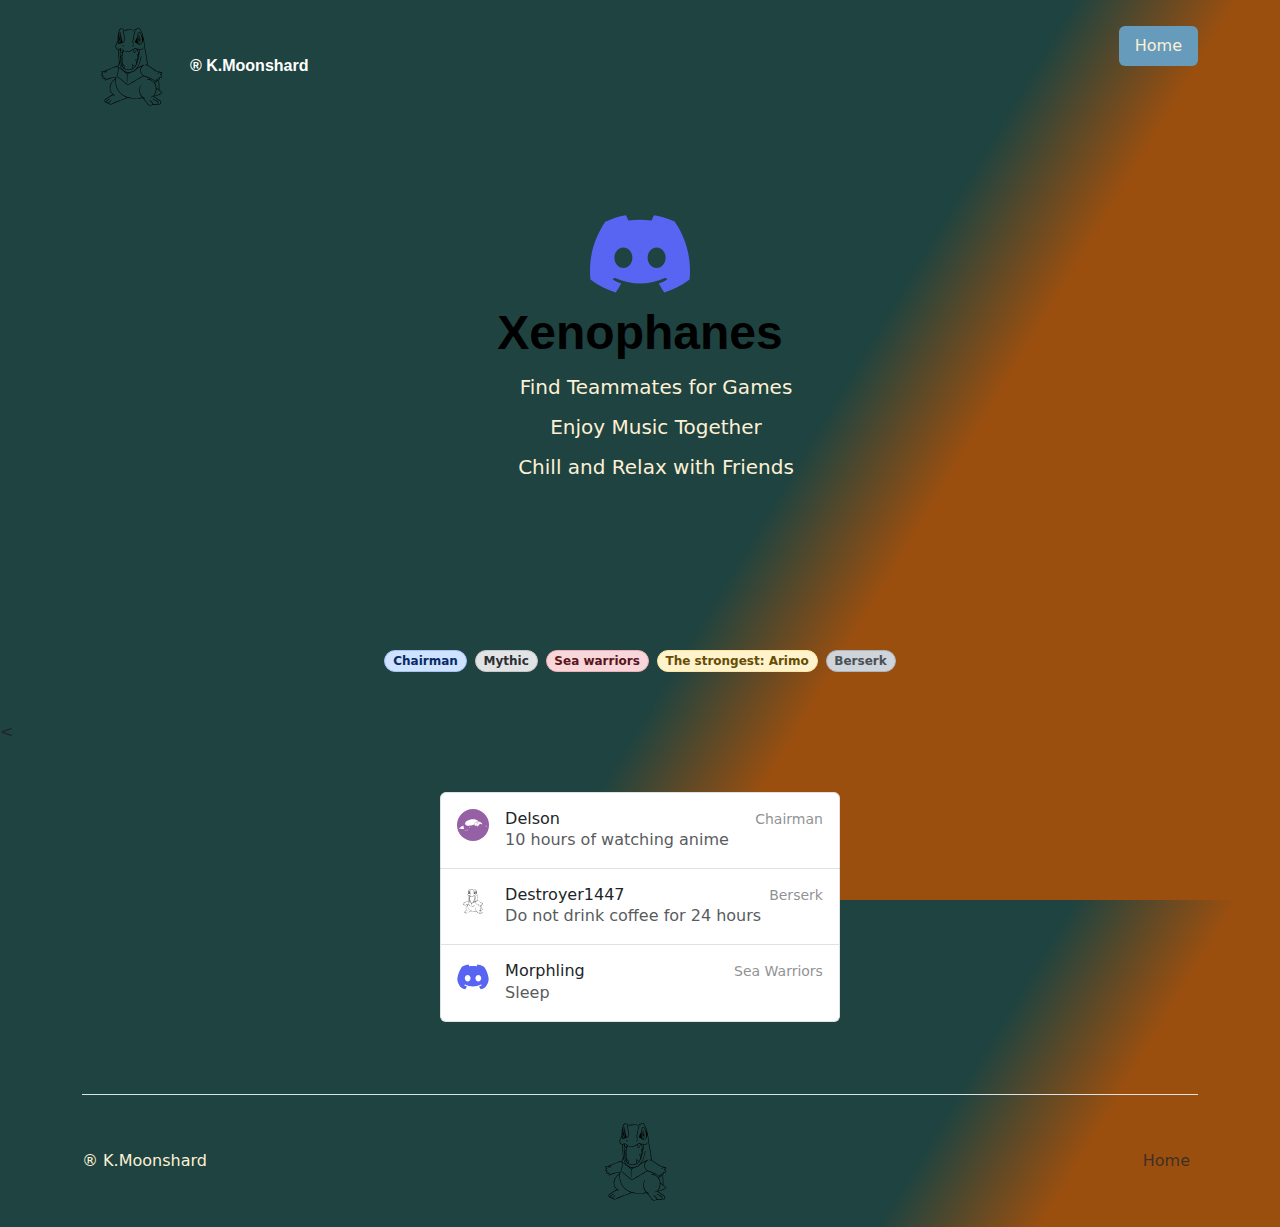
==== index.html @ f067d72a "a" ====
<!DOCTYPE html>
<html lang="en">
<head>
    <meta charset="UTF-8">
    <title>That's my page</title>
    <link rel="stylesheet" href="style.css">
    <link href="https://cdn.jsdelivr.net/npm/bootstrap@5.3.3/dist/css/bootstrap.min.css" rel="stylesheet" integrity="sha384-QWTKZyjpPEjISv5WaRU9OFeRpok6YctnYmDr5pNlyT2bRjXh0JMhjY6hW+ALEwIH" crossorigin="anonymous">
    <script src="https://cdn.jsdelivr.net/npm/bootstrap@5.3.3/dist/js/bootstrap.bundle.min.js" integrity="sha384-YvpcrYf0tY3lHB60NNkmXc5s9fDVZLESaAA55NDzOxhy9GkcIdslK1eN7N6jIeHz" crossorigin="anonymous"></script>
</head>
<body>
<section id="header">
    <div class="container">
        <header class="d-flex flex-wrap justify-content-center py-3 mb-4 bg-color-white ">
            <a href="" class="d-flex align-items-center mb-3 mb-md-0 me-md-auto  text-decoration-none">
                <img src="images/totodile.svg" class="bi me-2 rounded-circle" width="100" height="100" alt="">
                <span class="fs-6" style="color: white;">® K.Moonshard</span></a>

            <ul class="nav nav-pills">
                <li class="nav-item"><a href="porfolio.html" class="nav-link active" aria-current="page">Home</a></li>
            </ul>
        </header>
    </div>
</section>
<section id="server">
    <div class="px-4 py-5 mb-5 text-center">
        <a href="https://discord.gg/Hddb6VCq"> <svg width="100px" height="100px" viewBox="0 -28.5 256 256" version="1.1" xmlns="http://www.w3.org/2000/svg" xmlns:xlink="http://www.w3.org/1999/xlink" preserveAspectRatio="xMidYMid">
            <g>
                <path d="M216.856339,16.5966031 C200.285002,8.84328665 182.566144,3.2084988 164.041564,0 C161.766523,4.11318106 159.108624,9.64549908 157.276099,14.0464379 C137.583995,11.0849896 118.072967,11.0849896 98.7430163,14.0464379 C96.9108417,9.64549908 94.1925838,4.11318106 91.8971895,0 C73.3526068,3.2084988 55.6133949,8.86399117 39.0420583,16.6376612 C5.61752293,67.146514 -3.4433191,116.400813 1.08711069,164.955721 C23.2560196,181.510915 44.7403634,191.567697 65.8621325,198.148576 C71.0772151,190.971126 75.7283628,183.341335 79.7352139,175.300261 C72.104019,172.400575 64.7949724,168.822202 57.8887866,164.667963 C59.7209612,163.310589 61.5131304,161.891452 63.2445898,160.431257 C105.36741,180.133187 151.134928,180.133187 192.754523,160.431257 C194.506336,161.891452 196.298154,163.310589 198.110326,164.667963 C191.183787,168.842556 183.854737,172.420929 176.223542,175.320965 C180.230393,183.341335 184.861538,190.991831 190.096624,198.16893 C211.238746,191.588051 232.743023,181.531619 254.911949,164.955721 C260.227747,108.668201 245.831087,59.8662432 216.856339,16.5966031 Z M85.4738752,135.09489 C72.8290281,135.09489 62.4592217,123.290155 62.4592217,108.914901 C62.4592217,94.5396472 72.607595,82.7145587 85.4738752,82.7145587 C98.3405064,82.7145587 108.709962,94.5189427 108.488529,108.914901 C108.508531,123.290155 98.3405064,135.09489 85.4738752,135.09489 Z M170.525237,135.09489 C157.88039,135.09489 147.510584,123.290155 147.510584,108.914901 C147.510584,94.5396472 157.658606,82.7145587 170.525237,82.7145587 C183.391518,82.7145587 193.761324,94.5189427 193.539891,108.914901 C193.539891,123.290155 183.391518,135.09489 170.525237,135.09489 Z" fill="#5865F2" fill-rule="nonzero">

                </path>
            </g>
        </svg></a>
        <h1 class="display-5 fw-bold text-body-emphasis">Xenophanes</h1>
        <div class="col-lg-6 mx-auto text-center" style="color: #fdf0d5">
            <ul class="lead mb-4">
                <li>Find Teammates for Games</li>
                <li>Enjoy Music Together</li>
                <li>Chill and Relax with Friends</li>
            </ul>
        </div>

    </div>
</section>
<section id="roles">
    <div class="d-flex gap-2 justify-content-center py-5">
        <span class="badge bg-primary-subtle border border-primary-subtle text-primary-emphasis rounded-pill">Chairman</span>
        <span class="badge bg-secondary-subtle border border-secondary-subtle text-secondary-emphasis rounded-pill">Mythic</span>
        <span class="badge bg-danger-subtle border border-danger-subtle text-danger-emphasis rounded-pill">Sea warriors</span>
        <span class="badge bg-warning-subtle border border-warning-subtle text-warning-emphasis rounded-pill">The strongest: Arimo</span>
        <span class="badge bg-dark-subtle border border-dark-subtle text-dark-emphasis rounded-pill">Berserk</span>
    </div>
</section>
<section id="member">
    <<div class="d-flex flex-column flex-md-row p-4 gap-4 py-md-5 align-items-center justify-content-center">
    <div class="list-group">
        <a href="#" class="list-group-item list-group-item-action d-flex gap-3 py-3" aria-current="true">
            <svg version="1.0" xmlns="http://www.w3.org/2000/svg"
                 width="32" height="32" viewBox="0 0 1080.000000 1080.000000"
                 preserveAspectRatio="xMidYMid meet" class="rounded-circle flex-shrink-0">
                <g transform="translate(0.000000,1080.000000) scale(0.100000,-0.100000)"
                   fill="#9561A4">
                    <path d="M0 5400 l0 -5400 5400 0 5400 0 0 5400 0 5400 -5400 0 -5400 0 0
-5400z m5665 1936 c22 -4 74 -11 115 -17 100 -13 320 -59 380 -79 14 -4 43
-13 65 -19 112 -31 312 -101 398 -140 26 -11 68 -31 95 -42 313 -141 722 -391
722 -441 0 -7 -18 -8 -48 -4 -92 12 -345 7 -432 -8 -181 -32 -213 -40 -365
-96 -78 -28 -232 -111 -294 -158 -145 -109 -257 -242 -374 -444 -29 -50 -101
-229 -112 -277 -9 -44 -27 -56 -205 -134 -113 -50 -300 -116 -440 -156 -25 -8
-56 -17 -70 -22 -80 -26 -299 -74 -455 -98 -338 -52 -792 -59 -1105 -16 -465
64 -708 235 -786 555 -21 86 -18 260 6 339 77 259 293 493 659 716 207 126
559 284 901 405 149 53 340 96 575 131 156 24 633 26 770 5z m1581 -824 c12
-8 39 -71 32 -77 -2 -2 -21 8 -42 22 -35 26 -39 26 -64 12 -22 -12 -28 -23
-30 -58 -2 -24 2 -49 7 -54 6 -6 11 -23 11 -39 0 -22 -7 -30 -43 -46 -81 -36
-112 -36 -171 -3 -38 22 -67 31 -99 31 -43 0 -46 -2 -58 -35 -12 -33 -32 -45
-43 -27 -2 4 -52 32 -110 61 -98 49 -121 71 -77 71 9 0 21 4 27 9 18 17 259
90 334 101 225 34 311 43 326 32z m249 -7 c122 -22 191 -41 330 -92 69 -26
235 -113 235 -124 0 -5 -43 -9 -96 -9 -106 0 -167 -11 -234 -43 -78 -38 -76
-61 5 -46 28 5 138 11 245 12 168 2 199 0 221 -15 58 -38 222 -221 299 -334
53 -78 54 -164 4 -223 -34 -41 -71 -41 -127 0 -74 54 -208 108 -363 148 -100
25 -306 61 -355 61 l-35 0 -14 -66 c-21 -106 -51 -184 -149 -374 -76 -151
-102 -186 -138 -193 -15 -3 -48 -11 -73 -17 -169 -43 -336 -61 -590 -61 -295
0 -413 14 -562 68 -169 61 -225 152 -215 348 2 55 12 121 21 146 46 132 208
373 320 475 64 59 225 174 242 174 7 0 59 -38 156 -112 56 -42 197 -108 234
-108 38 0 75 15 214 85 267 134 273 139 264 243 l-6 72 43 0 c24 0 80 -7 124
-15z m-251 -121 l28 -27 -21 -20 c-24 -25 -37 -17 -50 30 -15 50 0 56 43 17z
m-339 -156 c14 -6 24 -16 22 -22 -4 -14 -77 -21 -77 -7 0 5 -3 16 -6 25 -8 20
23 22 61 4z m-4665 -1104 c-5 -27 -13 -116 -16 -199 -7 -162 8 -311 46 -452
40 -148 133 -307 236 -405 l45 -43 -53 -7 c-130 -16 -971 6 -1133 30 l-50 8 3
44 c2 25 -2 87 -8 138 -21 157 -60 186 -184 142 -34 -12 -65 -26 -70 -31 -6
-5 -20 -9 -33 -9 -19 0 -23 5 -23 31 0 17 -5 39 -11 50 -16 30 48 127 156 235
163 165 439 325 735 428 133 47 353 105 363 96 4 -3 3 -28 -3 -56z m7640 57
c0 -14 -59 -60 -97 -76 -20 -8 -59 -15 -88 -15 -43 0 -60 5 -84 26 -33 28 -38
43 -19 62 14 14 288 17 288 3z m105 -128 c28 -3 58 -10 68 -15 18 -9 18 -11 1
-29 -37 -41 -154 -13 -154 37 0 21 4 25 18 19 9 -3 40 -9 67 -12z m-2947 -106
c34 -16 71 -85 74 -137 3 -42 1 -45 -24 -48 -28 -3 -119 42 -177 88 -39 31
-43 81 -8 98 49 24 86 24 135 -1z m3080 -13 c34 -4 65 -10 68 -15 10 -17 -142
-135 -201 -156 -46 -17 -95 -24 -95 -13 0 5 11 26 25 46 22 32 24 43 18 97
l-6 60 64 -6 c35 -4 92 -9 127 -13z m-5813 -184 c43 -27 50 -48 27 -80 -27
-36 -137 -89 -214 -102 -109 -18 -124 3 -61 81 50 62 55 66 98 95 47 32 105
34 150 6z m-3367 -405 c3 -57 1 -61 -25 -77 -38 -22 -128 -109 -136 -130 -5
-15 -20 -18 -102 -18 -72 0 -95 3 -95 13 0 17 77 109 143 169 62 57 153 109
187 105 23 -2 25 -6 28 -62z m296 -22 c20 -73 24 -200 6 -242 -22 -53 -51 -61
-217 -60 -153 0 -215 11 -221 40 -4 20 77 110 132 148 47 32 176 101 221 118
46 17 73 15 79 -4z m2490 -445 c50 -71 -28 -165 -154 -186 -56 -9 -150 -5
-150 7 0 3 42 50 93 103 l92 98 52 0 c42 0 55 -4 67 -22z m-886 -210 c3 -34 1
-36 -60 -63 -73 -33 -172 -47 -163 -23 3 8 23 21 43 27 20 7 64 32 97 56 33
24 65 42 70 41 6 -1 11 -18 13 -38z m46 -104 c33 -13 10 -79 -40 -113 -47 -33
-101 -44 -175 -37 -66 6 -139 29 -139 44 0 4 39 18 86 31 48 12 119 35 158 51
76 31 86 33 110 24z m273 -51 c11 -16 24 -41 31 -56 11 -25 9 -31 -12 -52 -13
-13 -43 -29 -67 -36 -56 -15 -258 -28 -284 -18 -17 6 -15 9 20 23 77 31 145
70 187 109 73 67 96 72 125 30z m411 -23 c39 -37 19 -115 -36 -144 -63 -33
-332 -71 -332 -48 0 6 15 19 33 28 35 18 114 82 177 145 35 35 45 39 88 39 35
0 54 -6 70 -20z"/>
                    <path d="M7005 5960 c-121 -24 -262 -106 -370 -215 -75 -76 -156 -197 -141
-213 4 -3 41 28 84 70 125 122 352 281 475 333 68 28 42 43 -48 25z"/>
                </g>
            </svg>
            <div class="d-flex gap-2 w-100 justify-content-between">
                <div>
                    <h6 class="mb-0">Delson</h6>
                    <p class="mb-0 opacity-75">10 hours of watching anime</p>
                </div>
                <small class="opacity-50 text-nowrap">Chairman</small>
            </div>
        </a>
        <a href="#" class="list-group-item list-group-item-action d-flex gap-3 py-3" aria-current="true"    >
            <svg version="1.0" xmlns="http://www.w3.org/2000/svg"
                 width="32" height="32" viewBox="0 0 2400.000000 3100.000000"
                 preserveAspectRatio="xMidYMid meet" class="rounded-circle flex-shrink-0">
                <metadata>
                    Created by potrace 1.16, written by Peter Selinger 2001-2019
                </metadata>
                <g transform="translate(0.000000,3100.000000) scale(0.100000,-0.100000)"
                   fill="#" stroke="none">
                    <path d="M14045 27220 c-38 -4 -104 -15 -147 -24 -85 -18 -344 -96 -398 -119
-19 -8 -80 -34 -135 -58 -172 -74 -385 -204 -526 -321 -51 -43 -61 -44 -144
-22 -394 106 -804 162 -1256 171 -361 7 -628 -11 -934 -63 -190 -33 -537 -114
-695 -164 -69 -21 -145 -44 -170 -50 l-45 -12 -30 38 c-72 90 -240 276 -326
360 -191 186 -351 265 -508 250 -139 -13 -237 -60 -372 -180 -287 -252 -419
-498 -560 -1045 -56 -213 -114 -519 -148 -781 -12 -85 -25 -189 -31 -230 -21
-161 -45 -452 -55 -655 -3 -71 -8 -164 -11 -205 -3 -41 -5 -250 -5 -465 l-1
-390 -62 -95 c-35 -52 -71 -108 -80 -125 -10 -16 -28 -48 -41 -70 -13 -22 -33
-60 -45 -85 -11 -24 -27 -51 -34 -60 -37 -44 -185 -402 -252 -610 -115 -360
-146 -500 -147 -680 0 -159 19 -246 83 -377 106 -216 358 -469 557 -560 43
-20 79 -28 141 -31 45 -3 84 -8 87 -11 10 -18 32 -594 50 -1361 18 -744 58
-1431 114 -1925 5 -44 15 -127 21 -185 29 -251 -57 -899 -163 -1231 -59 -182
-147 -349 -194 -367 -16 -6 -80 -14 -143 -17 -299 -17 -566 -90 -985 -270 -16
-7 -61 -25 -100 -40 -38 -14 -107 -42 -152 -61 -45 -19 -105 -43 -135 -53 -29
-11 -82 -31 -118 -46 -66 -28 -138 -56 -200 -80 -19 -7 -62 -25 -95 -40 -33
-15 -82 -36 -110 -45 -61 -23 -210 -83 -380 -155 -16 -7 -61 -25 -100 -40 -38
-14 -88 -35 -110 -45 -88 -41 -346 -150 -355 -150 -5 0 -26 -9 -47 -19 -21
-10 -54 -26 -73 -34 -146 -63 -437 -197 -513 -236 -142 -74 -231 -104 -407
-141 -58 -12 -150 -33 -205 -46 -116 -27 -273 -51 -395 -59 -111 -8 -221 -31
-290 -62 -141 -62 -183 -95 -183 -140 0 -32 51 -126 121 -221 20 -28 56 -77
79 -109 23 -32 67 -86 97 -120 31 -34 56 -67 56 -73 0 -14 -19 -30 -115 -95
-169 -116 -265 -200 -339 -300 -32 -42 -37 -56 -33 -87 7 -51 46 -98 130 -156
78 -53 157 -90 252 -117 134 -37 255 -77 260 -84 2 -5 -19 -48 -48 -97 -104
-175 -156 -331 -157 -471 0 -55 3 -64 29 -86 40 -33 113 -38 469 -32 237 4
293 3 298 -8 2 -7 -2 -42 -11 -78 -31 -133 -10 -409 38 -482 9 -14 36 -34 61
-46 51 -25 67 -23 166 21 35 16 125 54 200 84 74 31 149 61 165 69 30 12 88
35 245 95 176 68 209 80 215 80 4 0 22 7 39 15 48 23 312 114 641 222 44 14
118 37 165 50 47 13 108 30 135 38 304 88 668 168 910 200 182 24 389 32 399
16 4 -5 -3 -66 -14 -135 -11 -69 -20 -142 -20 -162 0 -29 -7 -43 -37 -70 -20
-19 -42 -34 -48 -34 -19 0 -253 -138 -344 -202 -284 -201 -593 -526 -809 -847
-83 -124 -95 -143 -114 -181 -7 -14 -23 -43 -36 -64 -61 -99 -213 -424 -237
-506 -4 -14 -13 -38 -21 -55 -38 -85 -120 -390 -147 -550 -47 -269 -55 -598
-23 -845 79 -592 363 -1114 837 -1536 138 -123 137 -118 19 -169 -97 -41 -424
-198 -470 -225 -19 -12 -148 -83 -220 -122 -128 -70 -288 -163 -327 -189 -23
-16 -44 -29 -46 -29 -2 0 -65 -38 -138 -85 -74 -46 -156 -98 -184 -115 -118
-72 -512 -348 -600 -420 -23 -19 -85 -70 -138 -113 -148 -121 -288 -272 -328
-353 -32 -64 -34 -75 -34 -169 0 -92 3 -106 32 -168 69 -147 203 -314 328
-410 110 -83 200 -116 322 -117 l61 0 52 -64 c154 -194 314 -262 507 -216 l78
18 65 -47 c194 -140 326 -191 495 -191 123 0 234 32 425 122 58 28 161 75 230
105 69 30 158 70 198 89 39 19 79 34 86 34 8 0 17 4 21 9 3 5 22 15 42 22 21
7 74 29 118 49 44 21 109 50 145 65 73 30 104 43 175 73 179 75 274 115 375
157 63 26 122 50 130 54 8 5 58 25 110 46 52 20 109 43 125 50 17 8 66 28 110
46 44 17 94 38 110 45 17 7 91 36 165 64 74 29 153 60 175 70 22 9 110 43 195
74 85 32 163 62 172 67 15 8 231 88 323 121 17 5 39 14 50 19 68 30 688 242
772 263 34 9 147 34 252 55 260 54 333 91 400 203 28 47 51 154 51 240 0 37 4
69 9 72 5 3 28 -1 52 -10 258 -93 755 -213 1154 -280 228 -38 273 -44 565 -74
564 -57 1368 -57 1855 0 516 61 774 106 1192 207 145 35 152 36 177 19 23 -15
26 -23 24 -69 -4 -130 38 -197 347 -544 119 -134 228 -261 464 -543 58 -69
239 -299 309 -392 122 -161 159 -214 197 -278 128 -214 293 -370 500 -470 128
-62 252 -91 414 -98 330 -13 589 65 749 225 l73 74 97 -39 c192 -76 345 -97
707 -97 220 1 299 5 371 18 145 27 265 83 370 174 51 43 53 44 81 29 112 -57
342 -67 539 -23 135 31 195 60 255 124 60 64 91 120 125 223 24 75 27 101 28
225 1 118 -3 153 -22 220 -50 174 -129 278 -312 414 -125 94 -446 309 -785
526 -27 18 -97 63 -155 101 -58 38 -110 71 -115 74 -13 6 -56 34 -430 283
-354 236 -360 240 -360 257 0 9 33 21 105 36 308 65 643 164 1000 296 246 91
373 141 515 205 126 57 470 228 510 254 17 10 37 22 45 26 26 11 213 135 260
172 156 121 163 149 71 263 -111 138 -380 386 -680 628 -51 41 -118 95 -148
119 l-55 45 6 75 c19 251 14 1020 -9 1436 -50 909 -78 1183 -137 1358 -88 261
-241 333 -438 207 -73 -47 -74 -46 -88 87 -6 64 -9 121 -5 126 10 16 207 0
343 -29 165 -34 333 -37 400 -7 56 24 96 70 111 126 14 51 5 214 -16 307 -8
36 -18 77 -21 91 l-6 26 219 6 c223 5 291 15 423 58 36 11 76 31 89 42 21 20
23 28 18 83 -7 78 -58 237 -108 337 -62 125 -120 204 -256 351 -46 49 -83 95
-83 102 0 7 10 18 23 25 113 58 330 251 401 359 50 76 47 93 -21 160 -82 79
-218 137 -429 184 -88 19 -199 40 -248 48 -75 11 -89 16 -96 34 -5 12 -22 31
-39 43 -46 33 -186 96 -271 121 -105 32 -370 86 -504 103 -125 17 -138 22
-336 145 -230 142 -368 235 -695 469 -993 711 -931 668 -1255 878 -150 97
-343 212 -460 274 -25 13 -50 28 -56 32 -13 10 -24 75 -64 369 -42 316 -90
655 -110 780 -11 66 -31 216 -69 500 -12 85 -25 178 -31 205 -5 28 -12 73 -15
100 -4 28 -22 154 -41 280 -18 127 -41 280 -50 340 -29 206 -43 300 -63 430
-11 72 -29 189 -40 260 -51 333 -73 479 -92 590 -11 66 -25 149 -30 185 -6 36
-33 164 -61 285 -120 532 -267 1361 -333 1880 -31 243 -35 272 -45 375 -18
172 -30 281 -40 360 -5 41 -17 131 -25 200 -16 126 -27 202 -65 455 -24 156
-26 171 -76 440 -73 403 -177 845 -278 1185 -98 330 -132 438 -211 655 -20 55
-42 118 -50 140 -7 22 -22 60 -33 85 -11 25 -39 92 -63 150 -23 58 -60 143
-81 188 -21 46 -38 86 -38 89 0 16 -101 218 -207 412 -142 262 -204 360 -258
408 -107 97 -247 139 -410 123z m216 -188 c78 -36 135 -109 256 -327 279 -502
529 -1121 709 -1750 19 -66 45 -158 59 -205 22 -78 78 -304 105 -425 6 -27 13
-58 16 -69 4 -11 2 -17 -6 -14 -6 2 -23 33 -37 68 -71 184 -210 455 -344 671
-35 57 -85 161 -120 250 -188 475 -374 743 -560 804 -69 23 -158 16 -225 -18
-117 -59 -236 -232 -308 -447 -55 -165 -112 -485 -132 -735 -5 -68 -19 -126
-57 -240 -47 -143 -119 -334 -157 -420 -10 -22 -45 -103 -78 -180 -115 -267
-316 -654 -476 -916 -56 -93 -59 -124 -14 -175 65 -74 285 -225 652 -446 161
-98 214 -131 341 -212 96 -63 221 -120 293 -135 29 -6 99 -11 155 -11 237 1
460 90 636 256 88 83 132 138 191 241 47 81 148 280 174 343 10 25 25 59 32
75 72 160 134 451 134 627 0 39 4 68 10 68 6 0 10 -3 10 -6 0 -3 13 -83 30
-177 50 -286 106 -684 139 -992 6 -55 20 -183 32 -284 71 -644 220 -1522 378
-2226 36 -162 88 -460 141 -805 22 -146 47 -305 55 -355 13 -80 82 -547 120
-805 167 -1154 313 -2206 307 -2212 -5 -5 -51 2 -103 16 -158 40 -416 59 -514
36 -22 -5 -46 -17 -53 -27 -17 -23 -9 -93 12 -109 10 -7 88 -13 203 -17 110
-4 216 -13 256 -21 312 -71 719 -317 1747 -1056 140 -101 271 -195 291 -209
20 -14 130 -91 244 -171 114 -80 220 -155 234 -167 l26 -21 -28 -26 c-17 -16
-27 -35 -27 -54 0 -50 28 -72 125 -98 275 -75 453 -116 560 -129 276 -36 614
-122 640 -165 16 -26 -138 -236 -227 -311 -68 -57 -111 -80 -187 -103 -30 -9
-63 -23 -73 -33 -24 -21 -23 -64 3 -97 26 -33 80 -35 164 -6 147 50 280 169
414 368 23 34 46 62 52 62 28 0 326 -52 403 -70 101 -24 232 -74 259 -97 9 -9
17 -22 17 -30 0 -8 -35 -49 -77 -91 -67 -67 -161 -136 -295 -217 -36 -22 -87
-106 -88 -144 0 -17 38 -62 133 -160 182 -186 282 -342 332 -515 23 -77 17
-83 -126 -108 -97 -17 -142 -19 -294 -14 -99 3 -200 10 -225 15 -56 12 -106
-6 -120 -44 -8 -21 -4 -44 19 -113 47 -136 61 -200 68 -304 4 -72 3 -101 -7
-113 -20 -25 -172 -19 -315 11 -96 20 -159 27 -312 31 l-192 5 -32 -31 c-28
-28 -31 -36 -25 -69 29 -159 36 -221 36 -322 0 -124 -14 -236 -33 -258 -15
-19 -59 -11 -194 34 -295 99 -568 233 -1043 512 -515 303 -717 408 -885 461
-84 27 -198 67 -440 154 -333 120 -908 328 -1160 418 -324 117 -317 114 -410
175 -141 93 -317 287 -435 479 -67 109 -164 318 -209 450 -138 409 -147 845
-25 1197 118 339 350 626 679 840 55 36 133 84 172 107 76 44 91 66 79 116 -8
32 -59 59 -95 50 -92 -22 -579 -255 -976 -466 -204 -108 -623 -340 -855 -473
-72 -41 -118 -62 -124 -56 -6 6 -4 16 6 27 8 10 44 65 80 123 468 754 810
1734 1087 3120 56 278 58 296 34 328 -14 19 -30 28 -58 30 -60 5 -80 -21 -100
-135 -67 -370 -178 -859 -289 -1275 -39 -144 -125 -427 -196 -638 -171 -517
-435 -1075 -683 -1445 -579 -865 -1302 -1317 -2272 -1420 -323 -34 -481 -28
-770 30 -525 105 -949 327 -1306 684 -117 117 -214 228 -269 307 -52 74 -154
230 -193 295 -146 245 -305 630 -411 1001 -77 267 -180 764 -216 1033 -33 254
-41 320 -60 495 -50 492 -77 978 -100 1845 -6 215 -17 603 -26 863 -10 289
-13 477 -7 483 13 13 281 109 305 109 20 0 20 -2 12 -457 -15 -753 -10 -1812
10 -2133 63 -1037 184 -1693 423 -2300 262 -664 653 -1112 1197 -1370 67 -32
139 -63 161 -70 22 -6 54 -18 70 -25 17 -8 91 -30 165 -49 632 -164 1320 -94
1883 191 219 111 385 231 576 417 729 711 1170 1970 1561 4451 17 105 37 228
45 275 34 203 125 803 125 829 0 11 4 22 9 25 4 3 59 1 122 -5 193 -17 385 11
522 74 76 35 172 111 233 185 58 70 154 249 154 286 0 41 -37 76 -79 76 -47 0
-66 -20 -115 -120 -49 -99 -109 -174 -181 -228 -118 -88 -219 -115 -420 -114
-229 1 -372 26 -915 164 -195 49 -395 98 -445 108 -196 40 -385 35 -561 -15
-141 -41 -292 -120 -509 -267 -553 -374 -963 -569 -1374 -655 -167 -34 -458
-39 -616 -9 -398 74 -753 279 -1264 728 -214 188 -310 233 -496 232 -157 0
-191 -10 -658 -178 -153 -55 -216 -65 -271 -42 -141 59 -401 314 -478 471 -61
122 -72 171 -72 320 0 77 5 156 11 175 6 19 16 62 23 95 43 200 157 544 251
754 105 234 251 493 269 475 4 -5 13 -98 19 -206 16 -262 39 -331 148 -429 65
-58 126 -79 228 -79 88 0 166 17 259 56 34 14 75 29 93 34 64 16 321 169 523
311 41 29 109 76 150 104 45 31 79 62 84 77 7 21 -2 52 -52 169 -207 494 -381
1279 -501 2264 -17 138 -37 264 -45 280 -8 17 -26 70 -41 120 -15 49 -40 115
-55 145 -35 69 -106 136 -152 145 -46 9 -99 -14 -131 -56 -91 -120 -218 -443
-293 -741 -9 -38 -20 -68 -25 -68 -5 0 -7 10 -4 23 3 12 14 83 24 157 84 584
242 1101 409 1335 96 135 261 292 356 338 30 15 77 32 105 38 156 33 341 -95
626 -432 179 -211 197 -229 231 -229 16 0 83 18 149 39 536 174 986 254 1500
267 373 10 665 -14 1070 -87 89 -16 243 -49 344 -74 213 -53 190 -56 321 50
126 102 268 190 425 266 143 68 352 145 460 169 33 7 92 21 130 31 95 25 232
21 296 -9z m61 -1143 c128 -65 290 -320 432 -681 36 -92 66 -176 66 -187 0
-10 9 -39 20 -63 38 -86 123 -417 170 -663 81 -421 117 -1047 81 -1385 -18
-164 -40 -229 -116 -335 -109 -153 -282 -270 -463 -316 -70 -17 -79 -7 -51 57
38 84 73 277 100 549 16 156 17 719 1 905 -36 433 -98 801 -184 1090 -38 131
-76 208 -123 248 -44 39 -76 48 -115 32 -113 -47 -155 -255 -181 -910 -27
-703 38 -1633 133 -1897 7 -18 9 -35 6 -39 -11 -10 -106 78 -138 126 -94 148
-145 377 -176 805 -14 192 -16 303 -10 670 8 467 8 465 26 705 55 765 160
1134 363 1281 49 35 100 38 159 8z m-6035 -75 c47 -81 74 -187 93 -366 10 -95
32 -272 49 -393 39 -285 53 -523 53 -930 1 -419 -14 -641 -63 -995 -33 -232
-105 -562 -131 -597 -11 -15 -139 -66 -146 -58 -3 3 2 29 11 58 98 315 215
1503 219 2217 1 193 -1 222 -20 281 -26 78 -59 113 -107 113 -70 0 -118 -81
-184 -310 -105 -364 -174 -741 -228 -1244 -14 -131 -18 -251 -18 -583 0 -229
-3 -417 -6 -417 -43 0 -63 709 -33 1190 22 347 73 770 124 1025 11 55 25 125
31 155 45 236 169 630 245 782 68 137 73 140 111 72z m5922 -817 c42 -68 112
-322 157 -568 l17 -96 -70 -134 c-134 -257 -228 -429 -234 -429 -14 0 -16 43
-13 226 7 446 22 669 54 862 19 109 41 172 59 172 5 0 19 -15 30 -33z m-5955
-33 c4 -9 7 -99 7 -200 l0 -183 -112 -228 c-127 -257 -117 -238 -125 -230 -24
23 158 796 198 844 14 17 25 16 32 -3z m-18 -841 c-9 -177 -34 -500 -46 -608
-5 -49 -17 -155 -25 -235 -34 -307 -85 -614 -121 -721 -16 -50 -46 -85 -64
-74 -47 29 -64 215 -57 620 7 401 26 623 55 633 10 3 11 -30 6 -151 -7 -150
-6 -155 15 -176 17 -17 32 -21 63 -19 68 5 75 25 88 223 24 388 24 422 6 449
-16 25 -15 28 24 106 22 44 45 80 51 80 9 0 10 -36 5 -127z m6198 -178 c49
-505 42 -979 -20 -1354 -29 -175 -45 -232 -81 -278 -39 -53 -88 -40 -126 34
-28 53 -85 365 -102 553 -11 125 -35 505 -35 555 0 39 8 66 36 119 20 37 40
64 44 59 5 -4 13 -97 20 -207 14 -253 24 -276 124 -276 33 0 52 6 73 24 l28
25 -3 143 c-1 79 -8 229 -15 334 -13 196 -13 194 -61 260 -7 8 2 35 28 86 45
86 56 102 67 91 4 -4 15 -80 23 -168z m-1204 -3145 c108 -14 112 -21 70 -122
-18 -46 -43 -105 -56 -133 -12 -27 -51 -120 -87 -205 -197 -472 -223 -523
-315 -613 -100 -98 -102 -93 -268 608 -73 308 -76 278 31 337 202 113 409 156
625 128z m-4516 -43 c51 -26 121 -79 247 -189 96 -84 188 -162 204 -174 l29
-21 -43 -149 c-93 -323 -183 -564 -210 -564 -14 0 -118 118 -162 185 -126 189
-244 510 -334 913 -8 33 25 43 119 38 65 -4 91 -10 150 -39z m4819 -29 c18
-15 50 -84 108 -237 116 -304 188 -609 218 -926 15 -155 25 -481 15 -487 -5
-3 -44 3 -88 14 -102 26 -154 19 -204 -27 -34 -31 -36 -37 -40 -103 -3 -46 2
-89 13 -128 18 -63 131 -364 190 -507 41 -98 41 -81 -1 -327 -33 -187 -103
-512 -114 -524 -5 -5 -47 15 -97 47 -125 78 -240 134 -293 141 -60 9 -128 -24
-152 -74 -24 -47 -23 -156 1 -240 21 -75 99 -267 200 -495 39 -87 71 -169 71
-181 0 -63 -110 -486 -175 -673 -106 -305 -268 -641 -309 -641 -7 0 -32 27
-56 61 -56 80 -171 222 -229 282 -112 118 -282 236 -372 257 -99 24 -177 -19
-199 -109 -12 -51 -9 -73 86 -611 13 -74 38 -220 56 -324 l32 -188 -24 -20
c-38 -31 -203 -111 -310 -151 -319 -119 -720 -180 -1035 -157 -417 31 -789
142 -1061 315 l-54 35 0 178 c0 232 -23 471 -65 675 -18 87 -25 105 -83 225
-49 104 -80 132 -143 132 -28 0 -52 -11 -98 -45 -34 -25 -66 -45 -72 -45 -25
0 -117 261 -148 421 l-20 106 24 70 c47 134 66 286 66 521 0 283 -17 443 -59
552 -6 14 -26 47 -46 73 l-36 47 -11 257 c-39 880 56 1420 372 2115 28 62 57
119 63 126 11 11 29 4 102 -40 466 -282 927 -368 1419 -264 377 80 789 269
1272 585 62 40 119 71 126 68 8 -3 31 -79 56 -184 122 -503 141 -576 165 -629
15 -32 38 -73 53 -92 44 -59 126 -78 198 -47 88 36 226 211 291 368 19 45 38
91 43 102 5 11 73 171 152 355 78 184 146 341 152 348 5 6 15 12 21 12 7 0 20
-6 29 -12z m388 -93 c74 -19 189 -46 255 -60 65 -14 123 -30 127 -34 8 -8 -3
-95 -63 -486 -70 -453 -120 -765 -167 -1032 -3 -19 -12 -33 -19 -33 -11 0 -14
39 -15 208 -1 114 -3 230 -5 257 -32 408 -102 734 -231 1074 -46 122 -50 141
-30 141 6 0 73 -16 148 -35z m-5447 -496 c81 -212 187 -393 302 -518 78 -84
141 -130 189 -138 19 -3 35 -8 35 -12 0 -3 -9 -37 -20 -75 -10 -38 -31 -123
-46 -189 -26 -118 -27 -121 -88 -196 -157 -193 -300 -401 -368 -538 -23 -46
-45 -83 -49 -83 -16 0 -22 256 -21 880 0 635 7 970 21 970 3 0 24 -45 45 -101z
m5336 -1201 c30 -12 66 -29 80 -38 14 -10 48 -28 77 -40 29 -12 57 -27 62 -34
6 -7 3 -46 -9 -111 -10 -55 -30 -165 -45 -245 -31 -174 -33 -180 -49 -180 -7
0 -48 91 -96 213 -45 116 -88 226 -95 242 -22 50 -55 166 -55 189 0 13 3 26 7
30 10 10 56 0 123 -26z m-4946 -197 c-4 -20 -10 -200 -13 -401 l-6 -365 -43 3
c-55 4 -147 36 -193 66 -109 73 -90 227 62 481 79 132 178 267 191 259 6 -4 7
-21 2 -43z m-303 -832 c56 -28 149 -57 222 -69 33 -5 64 -13 68 -17 4 -4 9
-48 10 -98 l3 -90 -38 -50 c-40 -51 -140 -251 -216 -430 -49 -118 -56 -127
-69 -92 -25 65 -112 892 -96 917 4 7 19 0 41 -20 19 -16 53 -39 75 -51z m4755
-420 c116 -62 240 -150 307 -218 l69 -69 -27 -99 c-36 -135 -106 -364 -117
-386 -19 -37 -43 2 -141 223 -86 195 -114 263 -122 290 -4 14 -11 30 -15 35
-15 19 -60 176 -60 209 0 57 21 60 106 15z m-4329 -39 c22 -47 34 -154 40
-370 6 -233 -4 -368 -38 -505 -30 -116 -29 -115 -105 -115 -114 0 -158 35
-227 180 -55 116 -55 115 -2 248 101 251 175 418 244 550 19 37 26 43 49 40
17 -2 31 -12 39 -28z m-250 -1111 c15 -6 64 -14 108 -17 l80 -7 26 -105 c31
-129 76 -261 136 -401 l45 -107 -32 -88 c-55 -152 -49 -142 -67 -119 -25 34
-132 253 -178 364 -80 195 -170 473 -157 485 7 8 6 8 39 -5z m-616 -225 c154
-626 365 -1129 635 -1515 29 -42 50 -79 47 -83 -3 -3 -47 23 -97 58 -370 257
-613 403 -848 509 -80 37 -82 39 -93 119 -11 82 -88 116 -140 63 -29 -28 -30
-38 -11 -176 27 -192 39 -464 33 -744 -7 -340 -14 -412 -78 -834 -46 -308
-197 -777 -341 -1064 -61 -123 -61 -123 108 -237 305 -205 868 -645 1659
-1295 53 -44 128 -105 165 -135 105 -85 517 -428 596 -495 38 -33 108 -91 154
-130 168 -140 467 -400 547 -476 46 -42 107 -90 138 -104 50 -25 64 -27 134
-23 92 5 88 3 526 268 253 153 1384 825 1505 895 30 17 192 112 360 209 168
98 337 196 375 219 39 22 97 57 130 77 33 20 168 99 300 175 132 76 299 172
370 213 72 42 164 94 205 117 41 23 154 87 250 142 96 55 254 144 350 198 96
54 258 145 360 202 l185 104 100 -37 c55 -20 127 -47 160 -59 33 -13 218 -79
410 -149 193 -69 492 -177 665 -240 l315 -113 62 -194 c35 -107 61 -200 58
-208 -3 -7 -12 -10 -21 -7 -36 14 -279 57 -402 71 -172 19 -351 20 -377 1 -18
-13 -18 -14 1 -24 10 -5 39 -13 64 -16 54 -8 115 -22 235 -52 364 -91 744
-227 1007 -359 550 -277 943 -667 1198 -1190 111 -227 175 -415 224 -659 144
-707 36 -1495 -295 -2149 -277 -548 -685 -923 -1109 -1018 -132 -29 -171 -76
-119 -143 16 -21 29 -26 62 -26 130 1 377 97 561 217 44 29 84 53 89 53 5 0
32 -21 61 -46 102 -92 535 -386 1196 -809 763 -490 943 -623 1004 -743 108
-214 76 -540 -65 -654 -92 -74 -452 -109 -559 -53 -35 18 -35 14 -9 90 54 161
27 339 -75 498 -94 147 -333 334 -731 572 -336 201 -796 445 -840 445 -42 0
-75 -36 -75 -81 0 -46 8 -52 190 -145 278 -140 639 -347 860 -493 309 -203
431 -315 498 -459 24 -50 27 -69 27 -162 0 -97 -2 -110 -31 -170 -61 -126
-161 -209 -306 -255 -105 -33 -312 -49 -538 -42 -279 10 -472 49 -592 121
l-53 31 -6 75 c-15 174 -117 357 -333 600 -131 148 -397 393 -560 518 -72 55
-174 -7 -134 -82 7 -14 76 -78 153 -142 485 -409 743 -762 711 -976 -18 -121
-149 -221 -366 -280 -73 -20 -109 -23 -255 -23 -141 1 -185 4 -257 22 -157 40
-286 112 -396 221 -77 77 -111 120 -234 302 -90 133 -221 309 -423 564 -106
134 -479 568 -643 751 -80 88 -144 170 -166 214 -26 50 -10 57 65 31 78 -27
206 -57 281 -65 55 -7 59 -6 88 23 36 36 38 62 8 96 -19 21 -42 29 -123 45
-392 75 -724 314 -990 711 -257 384 -413 843 -466 1365 -6 61 -10 200 -10 310
1 462 82 853 282 1352 38 94 69 183 69 197 0 100 -119 -47 -234 -289 -128
-267 -206 -542 -257 -895 -32 -223 -32 -589 0 -810 45 -317 96 -515 198 -780
137 -353 362 -701 590 -909 51 -46 74 -74 68 -80 -6 -5 -30 -15 -55 -21 -296
-73 -680 -141 -990 -174 -698 -76 -1397 -76 -2075 -1 -675 75 -1406 252 -1835
442 -935 416 -1706 1013 -2245 1738 -523 702 -834 1543 -917 2475 -16 188 -16
773 1 945 38 396 79 704 105 790 17 55 9 86 -28 110 -21 14 -55 17 -208 16
-182 0 -390 -20 -588 -57 -173 -32 -596 -133 -725 -173 -16 -5 -84 -25 -151
-44 -412 -121 -1124 -379 -1567 -569 -73 -32 -122 -47 -128 -41 -5 5 -14 46
-21 91 -14 102 -1 207 42 332 36 104 38 149 9 175 -24 23 -7 22 -409 7 -301
-11 -395 -9 -405 9 -15 24 54 218 106 301 12 18 46 71 76 118 36 55 55 96 56
117 2 68 -72 112 -295 177 -86 25 -181 55 -212 66 -61 23 -148 78 -154 97 -9
29 146 157 358 295 63 42 130 89 148 106 53 50 46 68 -71 185 -99 98 -170 185
-253 311 -36 55 -37 59 -20 72 40 29 147 54 291 69 147 14 319 39 361 51 18 5
28 -4 58 -48 83 -125 224 -262 377 -364 107 -72 146 -85 183 -61 32 21 43 70
22 102 -9 13 -59 54 -113 91 -102 72 -279 234 -303 278 -26 50 -16 51 282 37
150 -6 300 -14 333 -18 56 -5 63 -3 93 22 40 34 43 76 7 109 -24 23 -104 36
-216 36 -21 0 -41 5 -44 10 -19 30 884 417 2225 952 691 276 715 284 925 329
98 20 169 29 234 29 184 0 277 33 340 120 41 57 124 220 154 305 46 130 95
332 132 548 3 22 11 37 17 35 7 -3 33 -89 59 -194z m4094 -298 c55 -23 151
-93 227 -164 80 -76 234 -265 297 -364 l43 -68 -30 -37 c-49 -62 -252 -255
-326 -311 -39 -29 -77 -51 -85 -50 -18 4 -19 7 -70 303 -23 127 -56 320 -76
431 -35 200 -41 255 -28 267 9 9 8 9 48 -7z m-2779 -57 c54 -86 85 -223 114
-492 25 -232 27 -397 5 -397 -23 0 -210 185 -301 299 l-84 104 6 56 c13 125
70 299 107 330 10 7 17 20 17 28 0 15 87 113 101 113 5 0 20 -19 35 -41z
m5514 -410 c0 -6 -20 -36 -44 -67 -204 -266 -317 -569 -347 -933 -24 -290 35
-647 158 -959 145 -367 378 -689 628 -871 47 -34 85 -67 85 -74 0 -7 -18 -22
-40 -34 -23 -12 -98 -53 -168 -92 -70 -40 -201 -113 -292 -164 -241 -135
-1093 -624 -1420 -815 -133 -78 -136 -80 -565 -329 -154 -90 -296 -174 -315
-186 -19 -12 -129 -78 -245 -145 -250 -147 -215 -125 -980 -583 -335 -200
-620 -369 -632 -376 -12 -6 -40 -11 -62 -11 -37 0 -50 8 -140 88 -275 244
-492 429 -856 732 -148 123 -319 265 -380 315 -711 593 -1649 1332 -1887 1487
-32 21 -58 45 -58 53 0 9 12 42 26 73 190 414 316 898 369 1412 34 333 41 684
18 973 -5 72 -4 77 14 77 57 0 507 -269 760 -454 23 -17 71 -51 105 -76 87
-61 410 -302 483 -360 319 -253 539 -430 634 -509 63 -53 160 -134 216 -181
174 -145 418 -354 549 -471 5 -4 -7 -68 -27 -146 -42 -162 -60 -249 -81 -394
-68 -461 -79 -977 -30 -1334 28 -204 109 -546 153 -648 42 -96 63 -27 37 116
-48 262 -76 598 -76 927 0 554 48 982 152 1359 31 114 32 115 102 189 84 88
299 280 400 356 161 120 200 143 262 150 33 4 115 19 184 32 517 104 936 298
1340 623 52 42 170 151 261 242 166 167 190 185 390 297 20 11 126 72 235 134
375 216 1055 587 1077 588 4 0 7 -5 7 -11z m-4641 -1848 c239 -61 522 -104
655 -100 40 1 71 -2 73 -8 2 -5 -40 -47 -94 -94 -54 -46 -144 -128 -200 -182
l-102 -98 -243 208 c-134 115 -283 242 -332 283 -49 41 -91 81 -93 87 -3 8 41
-3 108 -27 61 -21 164 -52 228 -69z m7417 -1903 c43 -25 126 -72 184 -104 57
-32 112 -63 122 -69 9 -5 106 -61 215 -124 109 -63 212 -125 230 -138 17 -12
35 -23 38 -23 4 0 75 -37 158 -83 154 -84 450 -222 550 -256 70 -24 97 -39 97
-53 0 -6 -42 -54 -93 -107 -51 -53 -125 -139 -166 -191 -40 -52 -76 -96 -81
-98 -4 -2 -37 32 -73 75 -70 84 -223 236 -327 324 -223 191 -520 367 -829 494
l-124 50 -33 95 c-62 183 -95 291 -89 300 7 12 121 -36 221 -92z m-10840 -300
c-27 -260 -35 -747 -15 -1002 52 -697 215 -1306 509 -1901 432 -877 1122
-1599 2060 -2157 157 -94 532 -288 688 -356 l74 -32 -4 -137 c-3 -115 -7 -144
-24 -173 -30 -52 -108 -87 -261 -116 -70 -13 -168 -34 -217 -45 -182 -42 -641
-200 -1161 -400 -132 -50 -258 -98 -280 -106 -55 -20 -712 -280 -755 -299 -19
-8 -44 -19 -55 -24 -11 -5 -96 -40 -190 -78 -385 -157 -870 -365 -1230 -527
-143 -65 -294 -133 -336 -151 -92 -41 -216 -74 -278 -74 -111 1 -244 54 -385
155 -128 91 -186 169 -186 251 0 52 40 107 123 170 140 105 449 304 549 353
112 54 128 69 128 120 0 34 -39 71 -76 71 -49 0 -291 -129 -439 -235 -33 -23
-107 -75 -165 -114 -58 -39 -131 -94 -162 -121 -114 -100 -153 -243 -99 -367
13 -28 20 -57 16 -62 -11 -19 -102 -12 -150 10 -164 77 -326 362 -313 550 7
95 44 165 132 254 117 118 290 234 539 366 141 74 167 95 167 139 0 30 -48 80
-76 80 -19 0 -195 -89 -314 -158 -390 -228 -562 -402 -606 -616 -18 -81 -12
-157 18 -254 10 -34 16 -67 13 -72 -3 -6 -19 -10 -34 -10 -102 0 -326 211
-416 392 -68 138 -50 218 82 358 371 394 1615 1178 2347 1479 l129 53 91 -46
c126 -63 257 -106 366 -120 54 -7 115 5 115 23 0 7 -54 37 -119 67 -240 108
-628 397 -821 611 -269 298 -404 535 -530 933 -18 55 -48 204 -66 325 -9 59
-14 176 -13 335 0 205 4 267 23 380 83 499 244 908 530 1350 211 327 539 665
842 868 102 68 200 122 223 122 17 0 18 -6 12 -62z m13218 -259 c76 -90 115
-281 150 -734 14 -178 20 -279 46 -760 14 -255 24 -1141 13 -1235 -5 -49 -12
-75 -20 -75 -21 0 -672 503 -715 552 -12 13 -22 57 -33 139 -50 391 -157 730
-331 1046 -42 77 -87 156 -100 176 -13 19 -24 41 -24 50 0 36 212 294 350 426
79 75 84 78 119 71 83 -15 119 -17 139 -6 25 13 54 72 78 160 17 59 20 64 83
105 110 73 185 116 203 116 9 0 28 -14 42 -31z m-298 -2644 c463 -357 767
-595 840 -656 247 -207 302 -255 427 -380 75 -76 137 -145 137 -153 0 -34
-256 -197 -511 -326 -293 -149 -587 -271 -994 -413 -183 -64 -527 -163 -715
-206 -247 -55 -275 -60 -284 -51 -6 6 18 38 60 82 132 140 256 308 356 484 59
102 178 348 178 366 0 8 4 18 9 23 11 13 72 185 110 310 91 302 136 580 148
903 5 142 9 182 19 180 7 -2 106 -75 220 -163z"/>
                    <path d="M9210 26382 c-53 -26 -51 -58 15 -268 32 -99 66 -213 76 -254 11 -41
31 -115 44 -165 54 -203 114 -539 144 -810 43 -382 101 -1220 102 -1481 l1
-115 -68 -112 c-121 -202 -224 -323 -350 -413 -69 -49 -90 -86 -75 -127 21
-56 85 -62 157 -15 69 46 253 231 305 308 132 195 186 299 195 372 11 95 -34
855 -86 1433 -37 417 -133 925 -239 1267 -115 370 -118 377 -166 392 -11 3
-36 -2 -55 -12z"/>
                    <path d="M12920 26240 c-96 -103 -223 -391 -281 -639 -67 -286 -189 -966 -239
-1326 -38 -274 -64 -380 -191 -771 -27 -84 -58 -189 -69 -235 -24 -101 -26
-249 -5 -329 32 -124 143 -297 292 -458 54 -58 75 -74 105 -79 30 -4 41 -1 62
20 46 46 37 73 -60 184 -155 177 -223 289 -245 408 -19 105 -3 189 91 480 105
322 143 477 175 705 20 139 82 536 95 605 5 28 21 113 35 190 62 334 129 639
166 749 46 139 78 208 153 333 62 103 69 138 33 171 -34 32 -82 29 -117 -8z"/>
                    <path d="M12362 21978 c-35 -13 -77 -42 -121 -84 -86 -80 -127 -163 -136 -274
-14 -159 47 -179 91 -29 37 127 92 183 216 223 95 30 116 47 125 99 4 29 1 40
-20 61 -32 32 -80 34 -155 4z"/>
                    <path d="M9094 21976 c-47 -21 -77 -64 -70 -101 10 -50 38 -68 103 -71 32 -1
63 -2 70 -3 26 -2 85 -76 127 -159 24 -48 56 -98 71 -112 26 -24 27 -24 40 -6
18 23 10 92 -22 206 -43 154 -131 250 -235 257 -31 2 -66 -2 -84 -11z"/>
                </g>
            </svg>
            <div class="d-flex gap-2 w-100 justify-content-between">
                <div>
                    <h6 class="mb-0">Destroyer1447</h6>
                    <p class="mb-0 opacity-75">Do not drink coffee for 24 hours</p>
                </div>
                <small class="opacity-50 text-nowrap">Berserk</small>
            </div>
        </a>
        <a href="#" class="list-group-item list-group-item-action d-flex gap-3 py-3" aria-current="true">
            <svg width="32" height="32" viewBox="0 -28.5 256 256" version="1.1" xmlns="http://www.w3.org/2000/svg" xmlns:xlink="http://www.w3.org/1999/xlink" preserveAspectRatio="xMidYMid" class="rounded-circle flex-shrink-0">
                <g>
                    <path d="M216.856339,16.5966031 C200.285002,8.84328665 182.566144,3.2084988 164.041564,0 C161.766523,4.11318106 159.108624,9.64549908 157.276099,14.0464379 C137.583995,11.0849896 118.072967,11.0849896 98.7430163,14.0464379 C96.9108417,9.64549908 94.1925838,4.11318106 91.8971895,0 C73.3526068,3.2084988 55.6133949,8.86399117 39.0420583,16.6376612 C5.61752293,67.146514 -3.4433191,116.400813 1.08711069,164.955721 C23.2560196,181.510915 44.7403634,191.567697 65.8621325,198.148576 C71.0772151,190.971126 75.7283628,183.341335 79.7352139,175.300261 C72.104019,172.400575 64.7949724,168.822202 57.8887866,164.667963 C59.7209612,163.310589 61.5131304,161.891452 63.2445898,160.431257 C105.36741,180.133187 151.134928,180.133187 192.754523,160.431257 C194.506336,161.891452 196.298154,163.310589 198.110326,164.667963 C191.183787,168.842556 183.854737,172.420929 176.223542,175.320965 C180.230393,183.341335 184.861538,190.991831 190.096624,198.16893 C211.238746,191.588051 232.743023,181.531619 254.911949,164.955721 C260.227747,108.668201 245.831087,59.8662432 216.856339,16.5966031 Z M85.4738752,135.09489 C72.8290281,135.09489 62.4592217,123.290155 62.4592217,108.914901 C62.4592217,94.5396472 72.607595,82.7145587 85.4738752,82.7145587 C98.3405064,82.7145587 108.709962,94.5189427 108.488529,108.914901 C108.508531,123.290155 98.3405064,135.09489 85.4738752,135.09489 Z M170.525237,135.09489 C157.88039,135.09489 147.510584,123.290155 147.510584,108.914901 C147.510584,94.5396472 157.658606,82.7145587 170.525237,82.7145587 C183.391518,82.7145587 193.761324,94.5189427 193.539891,108.914901 C193.539891,123.290155 183.391518,135.09489 170.525237,135.09489 Z" fill="#5865F2" fill-rule="nonzero">

                    </path>
                </g>
            </svg>            <div class="d-flex gap-2 w-100 justify-content-between">
                <div>
                    <h6 class="mb-0">Morphling</h6>
                    <p class="mb-0 opacity-75">Sleep</p>
                </div>
                <small class="opacity-50 text-nowrap">Sea Warriors</small>
            </div>
        </a>
    </div>
</div>
</section>
<section id="footer">
    <div class="container">
        <footer class="d-flex flex-wrap justify-content-between align-items-center py-3 my-4 border-top">
            <p class="col-md-4 mb-0" style="color: #fdf0d5">® K.Moonshard</p>
            <img src="images/totodile.svg" class="bi me-2 rounded-circle" width="100" height="100" alt="">

            <ul class="nav col-md-4 justify-content-end">
                <li class="nav-item"><a href="porfolio.html" class="nav-link px-2 text-body-secondary">Home</a></li>
            </ul>
        </footer>
    </div>
</section>
</body>
</html>
---- style.css ----
.nav-pills{
    color: #669bbc;
}
.nav-link.active {
    color:#fdf0d5 !important;
    background-color: #669bbc !important;
}
.nav-item{
    color: #fdf0d5;
}
.nav-link{
    color: #fdf0d5 !important;
}
html, body {
    height: 100%;
    margin: 0;
}
body {
    background: linear-gradient(121deg, rgba(30, 67, 64, 1) 59%, rgba(155, 79, 15, 1) 68%);
    background-size: cover;
}
.id{
    display: flex;
    flex-flow: wrap;
}
.fs-6{
    font-weight: bold;
    font-family: "Droid Sans Mono",sans-serif;
}
body{
    font-family: Arial,sans-serif;
}
.text-name{
    font-size: 14px;
}
.text-group{
    font-size: 64px;
}
.my-pic{
    width: 20%;
    height: auto;
}
.block-pic{
    display: flex;
    flex-direction: row-reverse;

    padding-right: 16vh;
    margin-top: 15vh;
    justify-content: space-around;
}
.pic{
    display: block;
    max-width: 130%;
    height: auto;
    @media (min-width: 992px){
        margin-right: 10vh;
    }
    margin-right: 10vh;
    padding: 4px;
    border-radius: 80%;
    border: 4px solid #003049;
    box-shadow: 3px 8px 16px #003049FF;
}
.block{
    display: flex;
    justify-content: center;
    align-items: center;
    font-size: 24px;
    font-weight: bold;
    color: white;
    flex-direction: column;
    margin-bottom: 15px;
}
.about-me{
    width: 400px;
    height: auto;
}
.about-me h1{
    font-size: 60px;
    color: #fdf0d5;
}
.about-me p{
    font-size: 24px;
    color: #fdf0d5;
}

.block-contact {
    background-color: #1c403d;
    border-radius: 8px;
    padding: 20px;

    max-width: 400px;
    margin: auto;
    text-align: center;
}

h1 {
    font-family: 'Arial', sans-serif;
    color: #ffffff;
    margin-bottom: 20px;
}
.server{
    display: flex;
    justify-content: center;
    align-items: center;
}
.server h1{
    display: flex;
    justify-content: center;
    align-items: center;
}

ul {
    list-style-type: none;
    padding: 0;
}

li {
    margin: 10px 0;
}

.contact-link {
    text-decoration: none;
    color: #007bff;
    font-weight: bold;
    transition: color 0.3s;
}

.contact-link:hover {
    color: #0056b3;
}

.phone-number {
    font-size: 1.2em;
    color: #555;
}
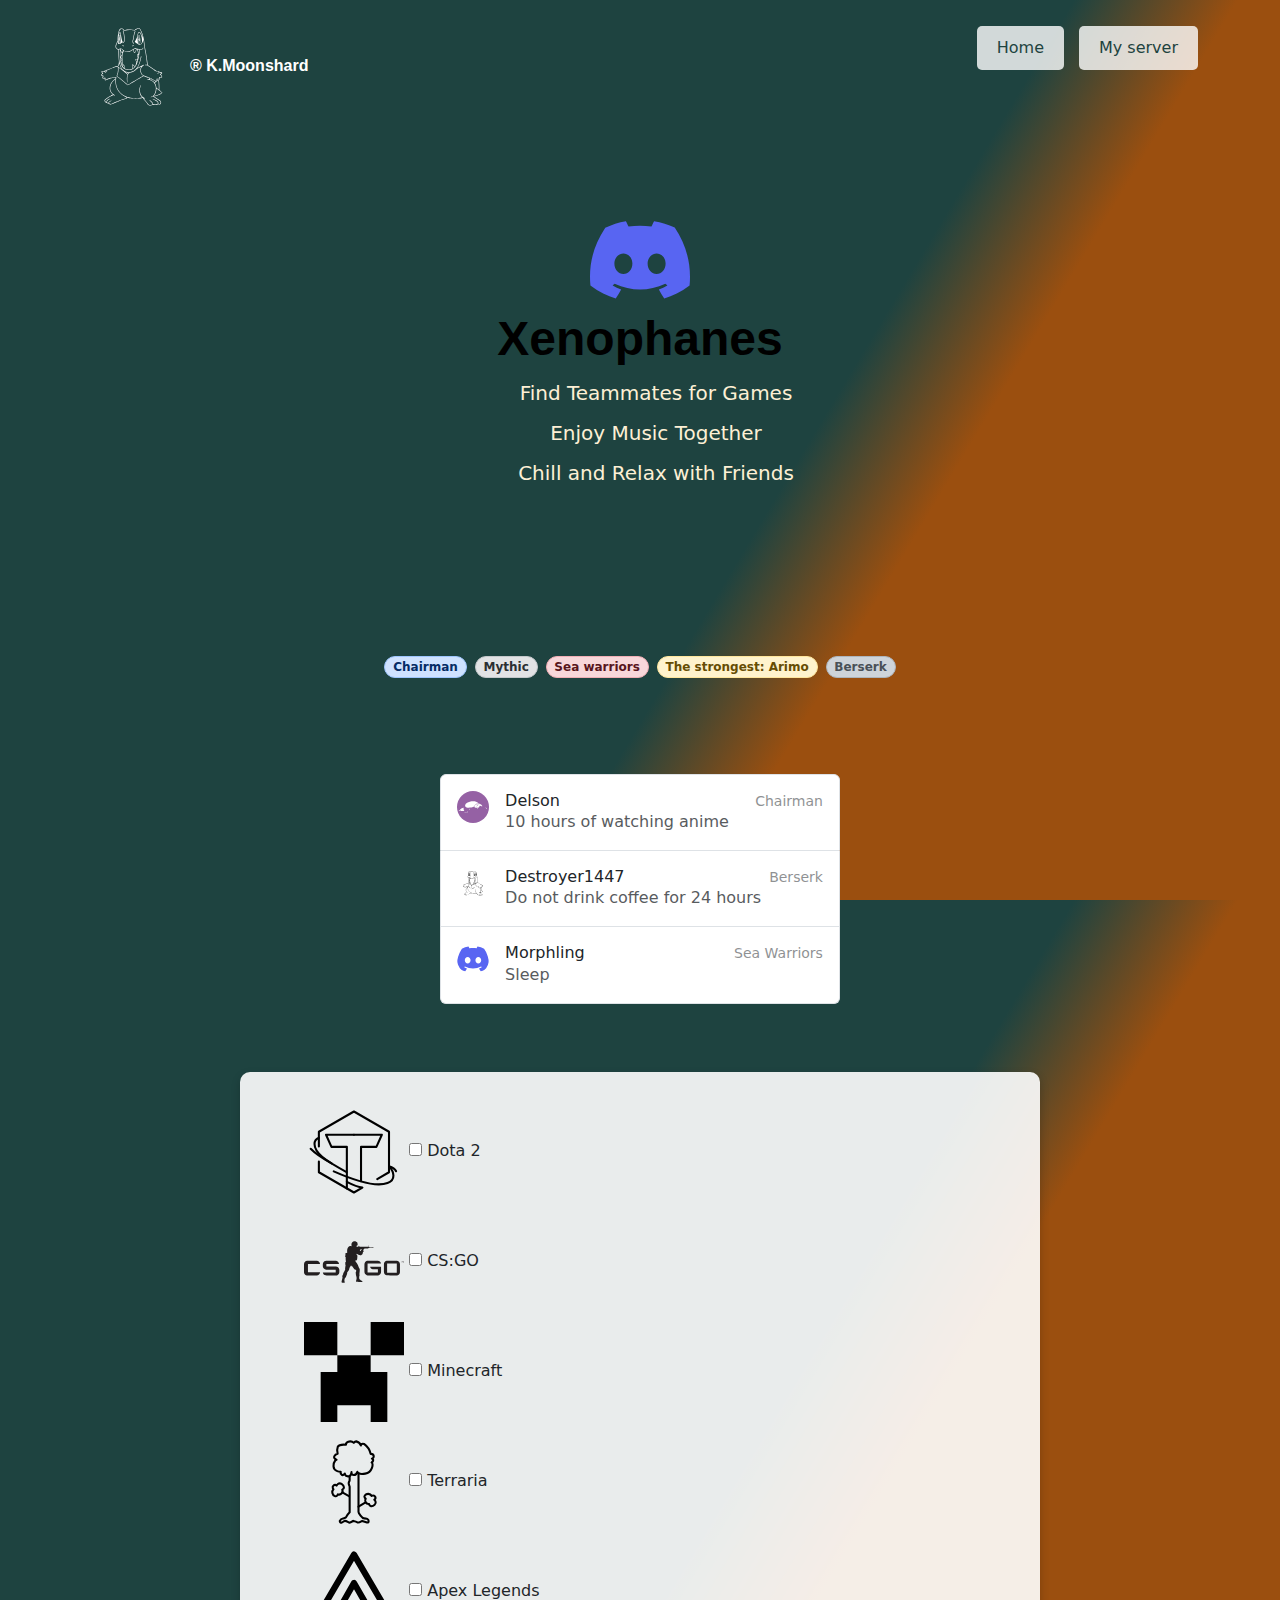
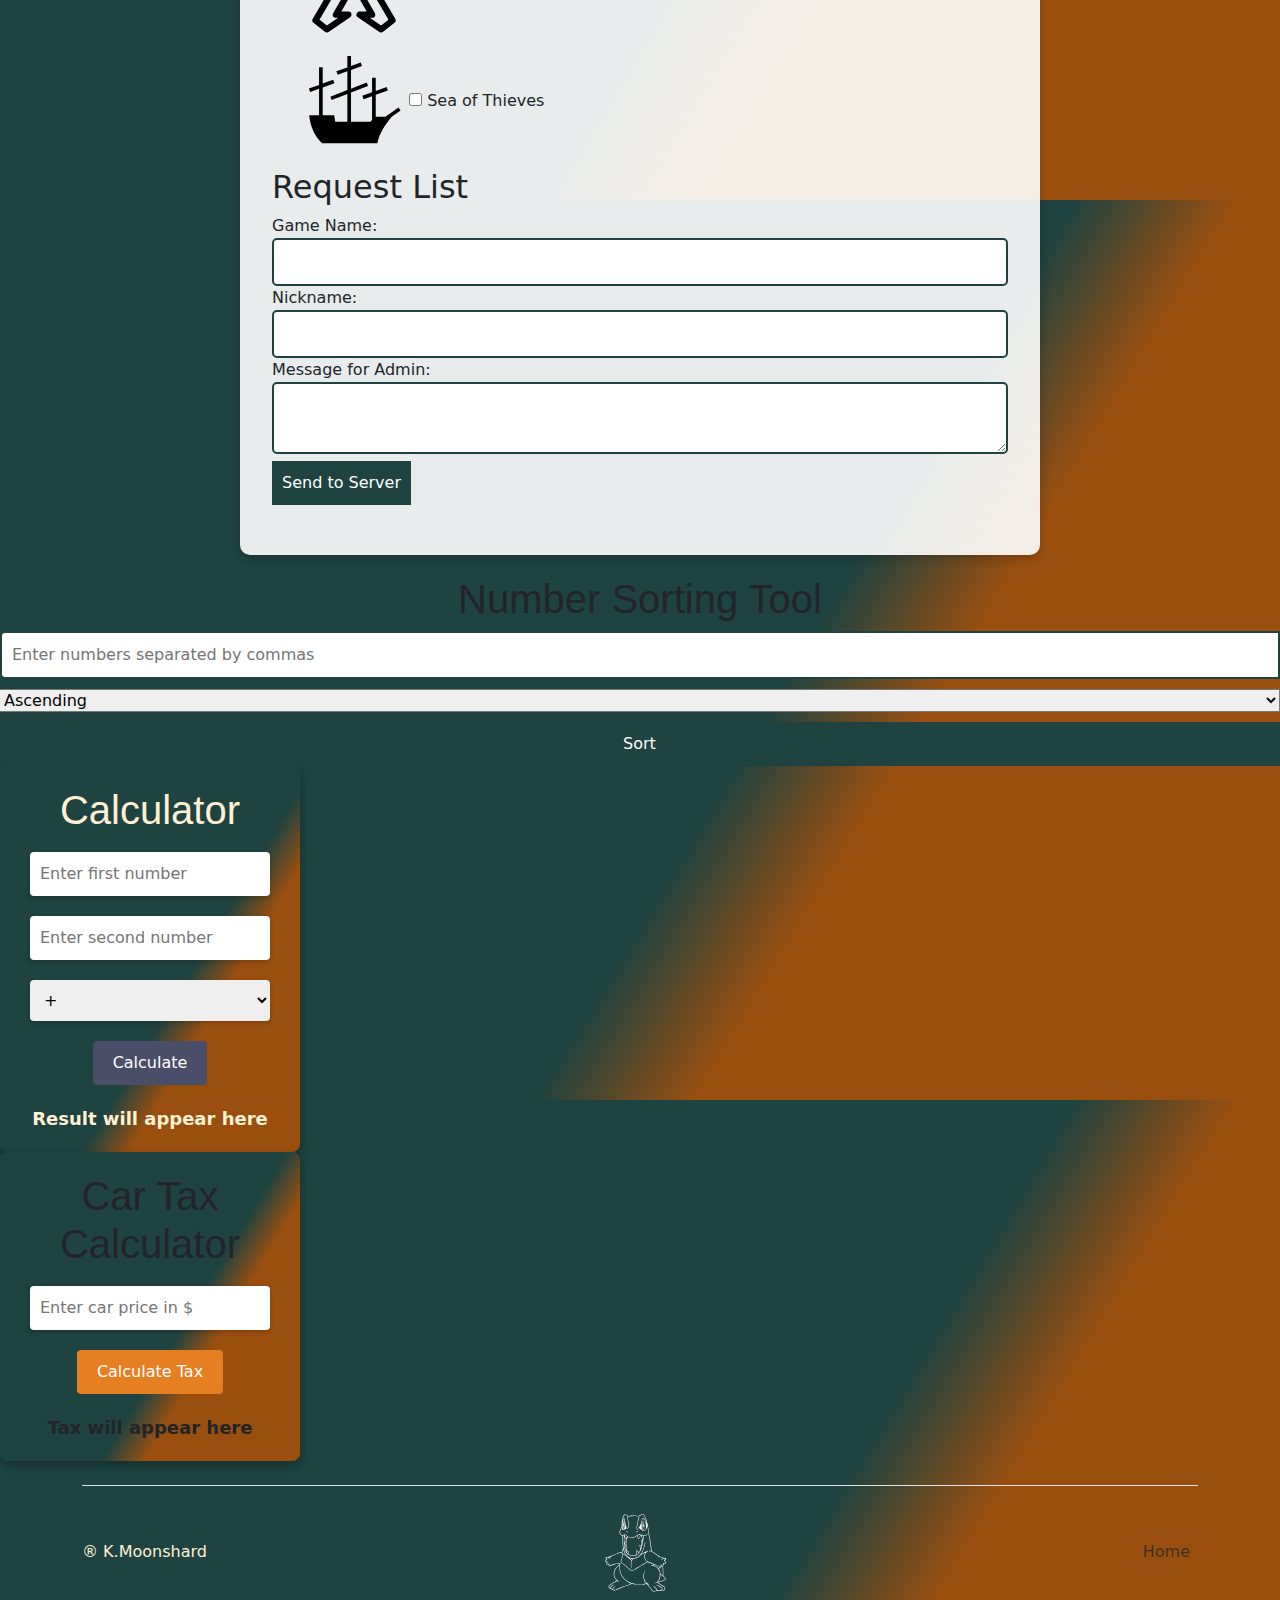
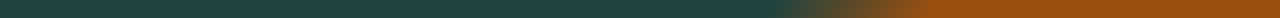
==== commit a8d826f2: "lih" ====
--- a/index.html
+++ b/index.html
@@ -1,5 +1,5 @@
 <!DOCTYPE html>
-<html lang="en">
+<html lang="ru">
 <head>
     <meta charset="UTF-8">
     <title>That's my page</title>
@@ -8,19 +8,20 @@
     <script src="https://cdn.jsdelivr.net/npm/bootstrap@5.3.3/dist/js/bootstrap.bundle.min.js" integrity="sha384-YvpcrYf0tY3lHB60NNkmXc5s9fDVZLESaAA55NDzOxhy9GkcIdslK1eN7N6jIeHz" crossorigin="anonymous"></script>
 </head>
 <body>
-<section id="header">
-    <div class="container">
-        <header class="d-flex flex-wrap justify-content-center py-3 mb-4 bg-color-white ">
-            <a href="" class="d-flex align-items-center mb-3 mb-md-0 me-md-auto  text-decoration-none">
-                <img src="images/totodile.svg" class="bi me-2 rounded-circle" width="100" height="100" alt="">
-                <span class="fs-6" style="color: white;">® K.Moonshard</span></a>
-
-            <ul class="nav nav-pills">
-                <li class="nav-item"><a href="porfolio.html" class="nav-link active" aria-current="page">Home</a></li>
-            </ul>
-        </header>
-    </div>
-</section>
+    <section id="header">
+        <div class="container">
+            <header class="d-flex flex-wrap justify-content-center py-3 mb-4 bg-color-white fill">
+                <a href="" class="d-flex align-items-center mb-3 mb-md-0 me-md-auto  text-decoration-none">
+                    <img src="images/totodile.svg" class="bi me-2 rounded-circle" width="100" height="100" alt="">
+                    <span class="fs-6" style="color: white;">® K.Moonshard</span></a>
+    
+                <ul class="nav nav-pills">
+                    <li><button type="button" class="header.btn" id="home">Home</button></li>
+                    <li><button type="button" class="header.btn" id="server">My server</button></li>
+                </ul>
+            </header>
+        </div>
+    </section>
 <section id="server">
     <div class="px-4 py-5 mb-5 text-center">
         <a href="https://discord.gg/Hddb6VCq"> <svg width="100px" height="100px" viewBox="0 -28.5 256 256" version="1.1" xmlns="http://www.w3.org/2000/svg" xmlns:xlink="http://www.w3.org/1999/xlink" preserveAspectRatio="xMidYMid">
@@ -51,7 +52,7 @@
     </div>
 </section>
 <section id="member">
-    <<div class="d-flex flex-column flex-md-row p-4 gap-4 py-md-5 align-items-center justify-content-center">
+    <div class="d-flex flex-column flex-md-row p-4 gap-4 py-md-5 align-items-center justify-content-center">
     <div class="list-group">
         <a href="#" class="list-group-item list-group-item-action d-flex gap-3 py-3" aria-current="true">
             <svg version="1.0" xmlns="http://www.w3.org/2000/svg"
@@ -489,6 +490,106 @@
     </div>
 </div>
 </section>
+<section id="request-to-server">
+    <div class="container">
+        <ul id="gameList">
+        <li>
+            <img src="images/Dota Team Fight Tactics.svg">
+            <input type="checkbox" id="dota2">
+            <label for="dota2">Dota 2</label>
+        </li>
+        <li>
+            <img src="images/CSGO 2 logo.svg">
+            <input type="checkbox" id="csgo">
+            <label for="csgo">CS:GO</label>
+        </li>
+        <li>
+            <img src="images/Minecraft emoji simple.svg">
+            <input type="checkbox" id="minecraft">
+            <label for="minecraft">Minecraft</label>
+        </li>
+        <li>
+            <img src="images/Terraria icon.svg">
+            <input type="checkbox" id="terraria">
+            <label for="terraria">Terraria</label>
+        </li>
+        <li>
+            <img src="images/Apex Legends icon.svg">
+            <input type="checkbox" id="apex">
+            <label for="apex">Apex Legends</label>
+        </li>
+        <li>
+            <img src="images/Pirates icon.svg">
+            <input type="checkbox" id="seaOfThieves">
+            <label for="seaOfThieves">Sea of Thieves</label>
+        </li>
+    </ul>
+        <h2>Request List</h2>
+        <form id="requestForm">
+            <label for="gameName">Game Name:</label>
+            <input type="text" id="gameName" name="gameName" required />
+            <label for="nickname">Nickname:</label>
+            <input type="text" id="nickname" name="nickname" required />
+            <label for="adminMessage">Message for Admin:</label>
+            <textarea id="adminMessage" name="adminMessage" required></textarea>
+            <button type="submit">Send to Server</button>
+        </form>
+</section>
+<section id="sort">
+    <h1 id="sortTitle">Number Sorting Tool</h1>
+    <div class="input-group" id="inputGroup">
+        <input type="text" id="numbersInput" placeholder="Enter numbers separated by commas">
+        <select id="sortOrder">
+            <option value="asc">Ascending</option>
+            <option value="desc">Descending</option>
+        </select>
+        <button id="sortButton">Sort</button>
+    </div>
+    <div class="result" id="sortedResult" style="color: #fdf0d5;"></div>
+    <script>document.getElementById("sortButton").addEventListener("click", function() {
+        const numbersInput = document.getElementById("numbersInput").value;
+        const sortOrder = document.getElementById("sortOrder").value;
+        const sortedResult = document.getElementById("sortedResult");
+        const numbersArray = numbersInput.split(",").map(num => num.trim());
+        if (numbersArray.some(num => isNaN(num) || num === "")) {
+            sortedResult.textContent = "Please enter valid numbers separated by commas.";
+            return;
+        }
+        const validNumbers = numbersArray.map(Number);
+    
+        if (sortOrder === "asc") {
+            validNumbers.sort((a, b) => a - b);
+        } else {
+            validNumbers.sort((a, b) => b - a);
+        }
+        sortedResult.textContent = `Sorted Numbers: ${validNumbers.join(", ")}`;
+    });</script>
+</section>
+<section id="calculator">
+    <div class="calculator">
+        <h1>Calculator</h1>
+        <input class="input-calc" type="number" id="num1" placeholder="Enter first number">
+        <input class="input-calc" type="number" id="num2" placeholder="Enter second number">
+        <select class="input-calc"id="operation">
+            <option value="add">+</option>
+            <option value="subtract">-</option>
+            <option value="multiply">*</option>
+            <option value="divide">/</option>
+            <option value="modulus">%</option>
+            <option value="power">^</option>
+        </select>
+        <button onclick="calculate()" class="btn-calc">Calculate</button>
+        <div class="result-calc" id="result">Result will appear here</div>
+    </div>
+</section>
+<section id="tax-calc">
+    <div class="tax-calculator">
+        <h1>Car Tax Calculator</h1>
+        <input type="number" class="input-tax-calc" id="carPrice" placeholder="Enter car price in $" min="0">
+        <button class="btn-tax-calc" onclick="calculateTax()">Calculate Tax</button>
+        <div class="result-tax-calc" id="taxResult">Tax will appear here</div>
+    </div>
+</section>
 <section id="footer">
     <div class="container">
         <footer class="d-flex flex-wrap justify-content-between align-items-center py-3 my-4 border-top">
@@ -501,5 +602,7 @@
         </footer>
     </div>
 </section>
+
+<script src="script.js"></script>
 </body>
 </html>--- a/style.css
+++ b/style.css
@@ -1,16 +1,28 @@
-.nav-pills{
+.nav-pills {
     color: #669bbc;
 }
-.nav-link.active {
-    color:#fdf0d5 !important;
-    background-color: #669bbc !important;
-}
-.nav-item{
-    color: #fdf0d5;
-}
-.nav-link{
-    color: #fdf0d5 !important;
-}
+ul.nav-pills {
+    list-style: none;
+    padding: 0;
+    display: flex;
+    gap: 15px;
+}
+ul.nav-pills li button {
+    background-color: rgba(255, 255, 255, 0.8);
+    border: none;
+    padding: 10px 20px;
+    font-size: 16px;
+    color: #1e4340;
+    border-radius: 5px;
+    cursor: pointer;
+    transition: all 0.3s ease;
+}
+ul.nav-pills li button:hover {
+    background-color: #9b4f0f;
+    color: #fff;
+    transform: scale(1.05);
+}
+
 html, body {
     height: 100%;
     margin: 0;
@@ -19,49 +31,45 @@
     background: linear-gradient(121deg, rgba(30, 67, 64, 1) 59%, rgba(155, 79, 15, 1) 68%);
     background-size: cover;
 }
-.id{
+.id {
     display: flex;
     flex-flow: wrap;
 }
-.fs-6{
-    font-weight: bold;
-    font-family: "Droid Sans Mono",sans-serif;
-}
-body{
-    font-family: Arial,sans-serif;
-}
-.text-name{
+.fs-6 {
+    font-weight: bold;
+    font-family: "Droid Sans Mono", sans-serif;
+}
+body {
+    font-family: Arial, sans-serif;
+}
+.text-name {
     font-size: 14px;
 }
-.text-group{
+.text-group {
     font-size: 64px;
 }
-.my-pic{
+.my-pic {
     width: 20%;
     height: auto;
 }
-.block-pic{
+.block-pic {
     display: flex;
     flex-direction: row-reverse;
-
     padding-right: 16vh;
     margin-top: 15vh;
     justify-content: space-around;
 }
-.pic{
+.pic {
     display: block;
     max-width: 130%;
     height: auto;
-    @media (min-width: 992px){
-        margin-right: 10vh;
-    }
     margin-right: 10vh;
     padding: 4px;
     border-radius: 80%;
     border: 4px solid #003049;
     box-shadow: 3px 8px 16px #003049FF;
 }
-.block{
+.block {
     display: flex;
     justify-content: center;
     align-items: center;
@@ -71,15 +79,15 @@
     flex-direction: column;
     margin-bottom: 15px;
 }
-.about-me{
+.about-me {
     width: 400px;
     height: auto;
 }
-.about-me h1{
+.about-me h1 {
     font-size: 60px;
     color: #fdf0d5;
 }
-.about-me p{
+.about-me p {
     font-size: 24px;
     color: #fdf0d5;
 }
@@ -88,7 +96,6 @@
     background-color: #1c403d;
     border-radius: 8px;
     padding: 20px;
-
     max-width: 400px;
     margin: auto;
     text-align: center;
@@ -99,12 +106,12 @@
     color: #ffffff;
     margin-bottom: 20px;
 }
-.server{
+.server {
     display: flex;
     justify-content: center;
     align-items: center;
 }
-.server h1{
+.server h1 {
     display: flex;
     justify-content: center;
     align-items: center;
@@ -114,25 +121,197 @@
     list-style-type: none;
     padding: 0;
 }
-
 li {
     margin: 10px 0;
 }
-
 .contact-link {
     text-decoration: none;
     color: #007bff;
     font-weight: bold;
     transition: color 0.3s;
 }
-
 .contact-link:hover {
     color: #0056b3;
 }
-
 .phone-number {
     font-size: 1.2em;
     color: #555;
 }
-
-
+.footer {
+    background-color: #1c403d;
+    color: #fdf0d5;
+    text-align: center;
+    padding: 20px;
+    position: relative;
+    bottom: 0;
+    width: 100%;
+}
+.footer a {
+    color: #007bff;
+    text-decoration: none;
+}
+.footer a:hover {
+    color: #0056b3;
+}
+#request-to-server {
+    background-color: rgba(255, 255, 255, 0.9);
+    border-radius: 10px;
+    padding: 20px;
+    margin: 20px auto;
+    box-shadow: 0 4px 10px rgba(0, 0, 0, 0.2);
+    max-width: 800px;
+}
+
+.container {
+    margin-bottom: 30px;
+}
+
+h1 {
+    font-size: 36px;
+    color: #1e4340;
+    text-align: center;
+}
+
+.input-group {
+    display: flex;
+    flex-direction: column;
+    gap: 10px;
+}
+
+input[type="text"], textarea {
+    width: 100%;
+    padding: 10px;
+    border: 2px solid #1e4340;
+    border-radius: 5px;
+    font-size: 16px;
+    transition: border-color 0.3s;
+}
+
+input[type="text"]:focus, textarea:focus {
+    border-color: #669bbc;
+    outline: none;
+}
+
+button {
+    background-color: #1e4340;
+    color: white;
+    padding: 10px;
+    border: none;
+    border-radius: 5px;
+    cursor: pointer;
+    font-size: 16px;
+    transition: background-color 0.3s, transform 0.2s;
+}
+
+button:hover {
+    background-color: #669bbc;
+    transform: scale(1.05);
+}
+
+ul#taskList {
+    list-style: none;
+    padding: 0;
+    margin: 20px 0;
+}
+
+ul#taskList li {
+    background-color: #f4f4f4;
+    padding: 10px;
+    margin: 5px 0;
+    border-radius: 5px;
+    display: flex;
+    justify-content: space-between;
+    align-items: center;
+}
+
+ul#taskList li button {
+    background-color: #ff4d4d;
+    color: white;
+    border: none;
+    padding: 5px 10px;
+    border-radius: 5px;
+    cursor: pointer;
+}
+
+ul#taskList li button:hover {
+    background-color: #e60000;
+}
+.calculator {
+    background: linear-gradient(121deg, rgba(30, 67, 64, 1) 59%, rgba(155, 79, 15, 1) 68%);
+    background-size: cover;
+    padding: 20px;
+    border-radius: 8px;
+    box-shadow: 0 4px 10px rgba(0, 0, 0, 0.3);
+    max-width: 300px;
+    text-align: center;
+    color: #fdf0d5;
+}
+.input-calc{
+    width: calc(100% - 20px);
+    padding: 10px;
+    margin: 10px 0;
+    border: none;
+    border-radius: 4px;
+    font-size: 16px;
+    box-shadow: 0 2px 5px rgba(0, 0, 0, 0.2);
+    outline: none;
+    transition: all 0.3s ease;
+}
+.btn-calc{
+    background-color: #4a4e69;
+    color: white;
+    border: none;
+    padding: 10px 20px;
+    border-radius: 4px;
+    cursor: pointer;
+    font-size: 16px;
+    margin-top: 10px;
+    transition: background-color 0.3s;
+}
+.btn-calc:hover{
+    background-color: #6c757d;
+}
+.result-calc{
+    margin-top: 20px;
+    font-size: 18px;
+    font-weight: bold;
+}
+.input-tax-calc{
+    width: calc(100% - 20px);
+    padding: 10px;
+    margin: 10px 0;
+    border: none;
+    border-radius: 4px;
+    font-size: 16px;
+    box-shadow: 0 2px 5px rgba(0, 0, 0, 0.2);
+    outline: none;
+    transition: all 0.3s ease;
+}
+.btn-tax-calc{
+    background-color: #e67e22;
+    color: white;
+    border: none;
+    padding: 10px 20px;
+    border-radius: 4px;
+    cursor: pointer;
+    font-size: 16px;
+    margin-top: 10px;
+    transition: background-color 0.3s;
+}
+.btn-tax-calc:hover{
+    background-color: #d35400;
+}
+.result-tax-calc{
+    margin-top: 20px;
+    font-size: 18px;
+    font-weight: bold;
+}
+.tax-calculator {
+    background: linear-gradient(121deg, rgba(30, 67, 64, 1) 59%, rgba(155, 79, 15, 1) 68%);
+    background-size: cover;
+    padding: 20px;
+    border-radius: 8px;
+    box-shadow: 0 4px 10px rgba(0, 0, 0, 0.3);
+    max-width: 300px;
+    text-align: center;
+}